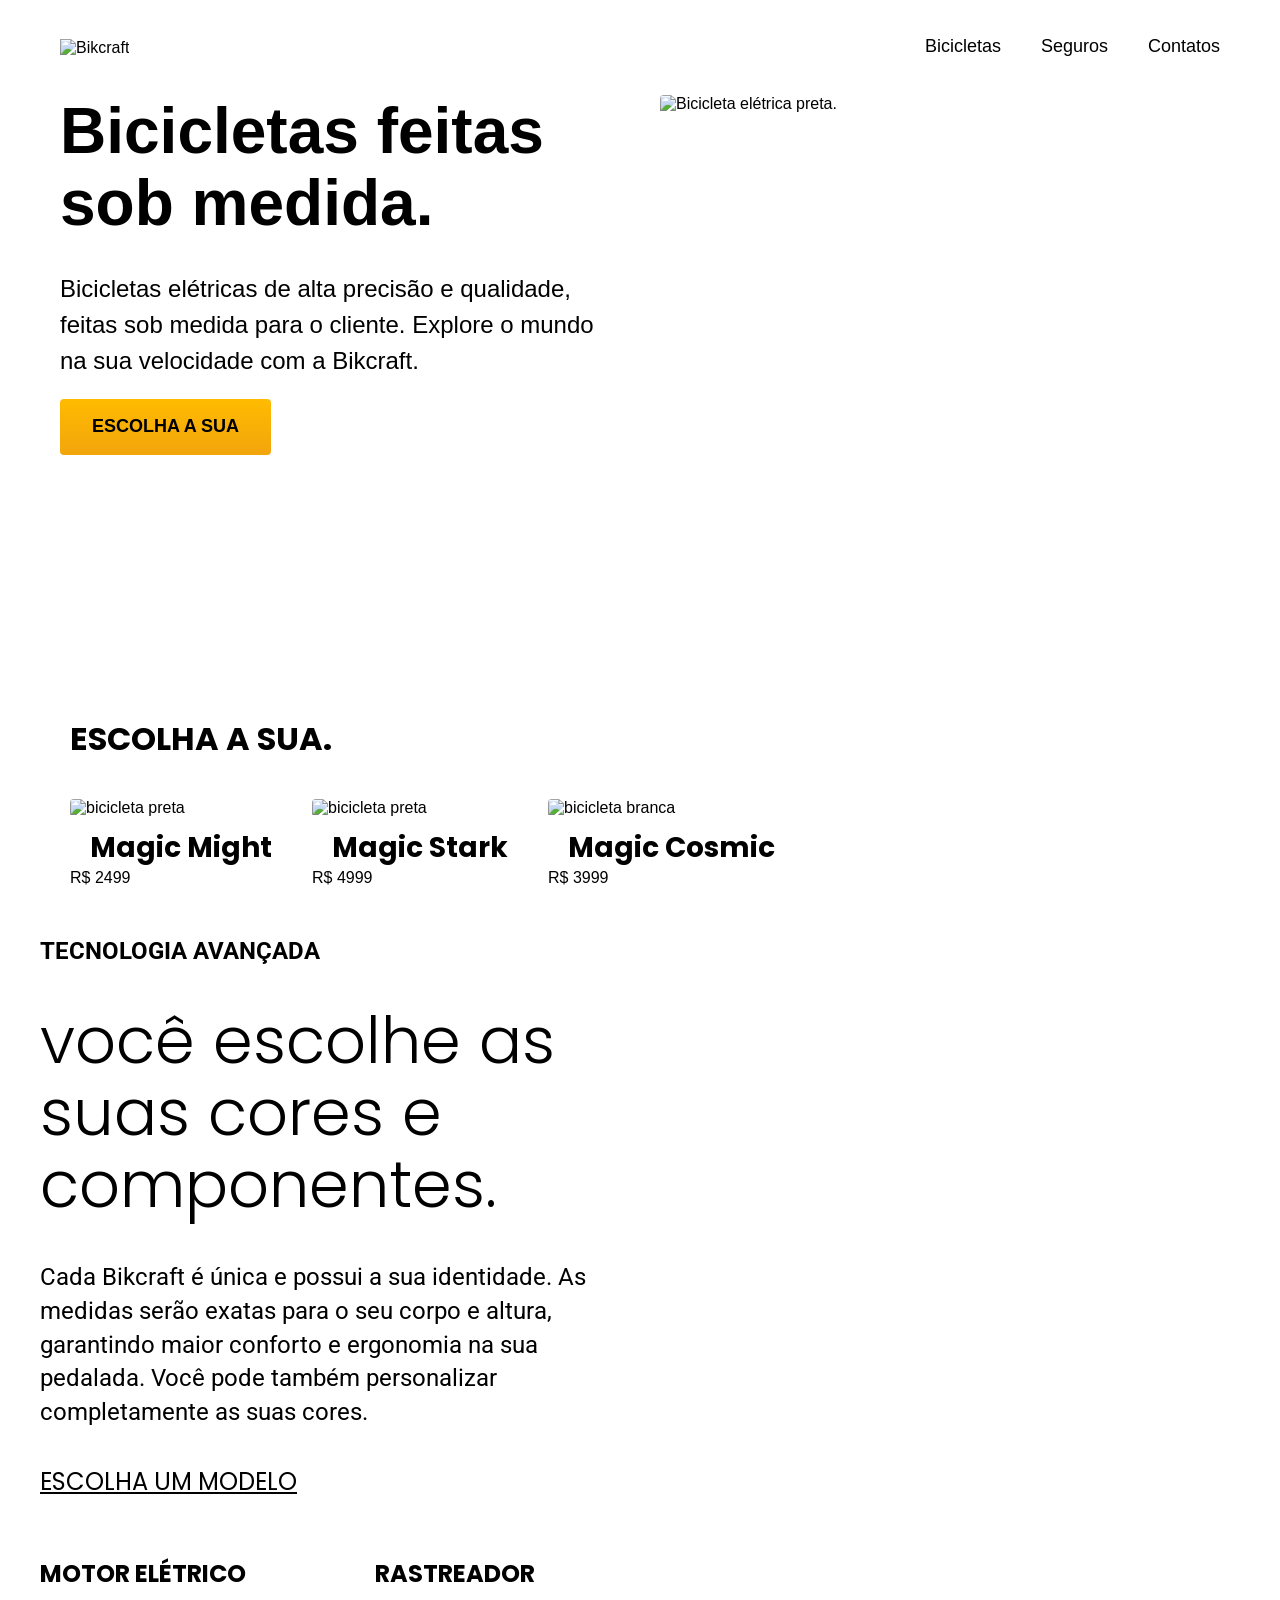
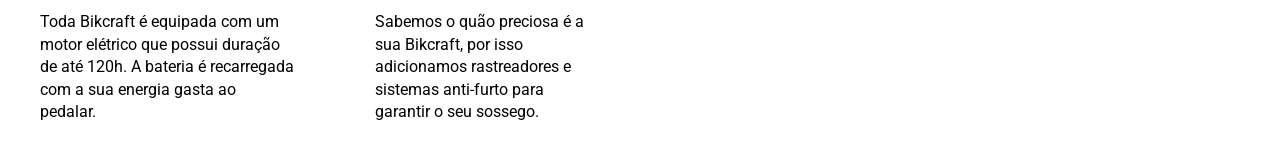
==== index.html @ e57a95eb "adicionando conteúdo a home" ====
<!DOCTYPE html>
<html lang="pt-br">
<head>
  <meta charset="UTF-8">
  <meta name="viewport" content="width=device-width, initial-scale=1.0">
  <link rel="stylesheet" href="./style.css">
  <link rel="preconnect" href="https://fonts.googleapis.com">
<link rel="preconnect" href="https://fonts.gstatic.com" crossorigin>
<link href="https://fonts.googleapis.com/css2?family=Poppins:ital,wght@0,100;0,200;0,300;0,400;0,500;0,600;0,700;0,800;0,900;1,100;1,200;1,300;1,400;1,500;1,600;1,700;1,800;1,900&family=Roboto:ital,wght@0,100..900;1,100..900&display=swap" rel="stylesheet">
  <title>Bikcraft - Bicicletas Elétricas</title>
</head>
<body>
    <header class="header-bg">
      <div class="header">
        <a href="./"><img src="./img/bikcraft.svg" alt="Bikcraft"></a>
        <nav aria-label="primaria">
          <ul class="header-menu">
              <li><a href="./bicicletas.html">Bicicletas</a></li>
              <li><a href="./seguros.html">Seguros</a></li>
              <li><a href="./contatos.html">Contatos</a></li>
          </ul>
        
        </nav>
      </div>
    </header>

    <main class="introducao-bg">
      <div class="introducao">
        <div class="introducao-conteudo">
          <h1>Bicicletas feitas sob medida<span>.</span></h1>
          <p>Bicicletas elétricas de alta precisão e qualidade,  feitas sob medida para o cliente. Explore o mundo na sua velocidade com a Bikcraft.</p>
          <a href="bicicletas.html">Escolha a sua</a>
        </div>
        <div>
          <img src="./img/fotos/introducao.jpg" alt="Bicicleta elétrica preta."></div>
      </div>
    </main>

    <section class="container">
      <h2>escolha a sua<span>.</span></h2>
      <div class="bicicletas">
        <div class="bicicletas-items">
          <a href="./">
            <img src="img/bicicleta/nimbus1.jpg" alt="bicicleta preta">
            <h3>Magic Might</h3>
            <span class="preco">R$ 2499</span>
          </a>
        </div>
        <div class="bicicletas-items">
          <a href="./">
            <img src="img/bicicleta/nimbus2.jpg" alt="bicicleta preta">
            <h3>Magic Stark</h3>
            <span class="preco">R$ 4999</span>
          </a>
        </div>
        <div class="bicicletas-items">
          <a href="./">
            <img src="img/bicicleta/nimbus3.jpg" alt="bicicleta branca">
            <h3>Magic Cosmic</h3>
            <span class="preco">R$ 3999</span>
          </a>
        </div>
      </div>
    </section>

    <section class="diferencial-bg">
      <div class="diferencial-tec">
        <h2>Tecnologia Avançada</h2>
        <h1>você escolhe as suas cores e componentes<span>.</span></h1>
        <p>Cada Bikcraft é única e possui a sua identidade. As medidas serão exatas para o seu corpo e altura, garantindo maior conforto e ergonomia na sua pedalada. Você pode também personalizar completamente as suas cores.</p>
        <a href="./index.html">ESCOLHA UM MODELO</a>

        <div class="caracteristicas">
          <div>
            <h2>Motor Elétrico</h2>
            <p>Toda Bikcraft é equipada com um motor elétrico que possui duração de até 120h. A bateria é recarregada com a sua energia gasta ao pedalar.</p>
          </div>
          <div>
            <h2>Rastreador</h2>
            <p>Sabemos o quão preciosa é a sua Bikcraft, por isso adicionamos rastreadores e sistemas anti-furto para garantir o seu sossego.</p>
          </div>
        </div>
        <img src="./img/fotos/tecnologia.jpg" alt="">
      </div>
    </section>
</body>
</html>
---- style.css ----
@import url('cor.css');
@import url('bicicletas.css');
@import url('diferencial.css');

body {
  margin: 0px;
  font-family: arial,Arial, Helvetica, sans-serif ;
}

h1, ul, p {
  margin: 0px;
}

ul {
  padding: 0px;
  list-style: none;
}

a {
  text-decoration: none;
  color: inherit;
}

img {
  max-width: 100%;
  display: block;
}

.header-bg {
  background-color: var(--c12);
}

.header {
  display: flex;
  flex-wrap: wrap;
  justify-content: space-between;
  align-items: center;
  padding: 20px;
  box-sizing: border-box;
  max-width: 1200px;
  margin-left: auto;
  margin-right: auto;
}

.header-menu {
  display: flex;
  gap: 40px;
}

.header-menu a {
  border-bottom: 2px solid transparent;
  color: var(--c0);
  display: inline-block;
  padding: 16px 0px;
  font-size: 18px;
}

.header-menu a:hover {
  border-bottom: 2px solid var(--c0);
  transition: border-bottom 0.4s ease;
}

@media (max-width: 800px){
  .header-menu {
    gap: 20px;
    padding-top: 20px;
  }
  .header-menu a {
    background: var(--c11);
    padding: 12px;
    border-radius: 4px;
  }
}

.introducao-bg {
  background: var(--c12);
  color: var(--c0);
  box-shadow: inset 0 -120px var(--c0);
}

.introducao {
  display: grid;
  grid-template-columns: 1fr 1fr;
  gap: 0px 40px;
  box-sizing: border-box;
  max-width: 1200px;
  padding-left: 20px;
  padding-right: 20px;
  margin-left: auto;
  margin-right: auto;
}

.introducao-conteudo {
  align-self: end;
  padding-bottom: 200px;
}

.introducao img {
  height: 100%;
  object-fit: cover;
  border-radius: 4px;
}

.introducao h1 {
  margin-bottom: 32px;
  font-size: 64px;
  line-height: 1.125;
}

.introducao h1 span {
  color: var(--p1);
  margin: 0px;
}

.introducao p {
  margin-bottom: 20px;
  font-size: 24px;
  line-height: 1.5;
  color: var(--c5);
}

.introducao a {
  padding: 16px 32px;
  display: inline-block;
  background: linear-gradient(#ffbb00, #f2a50c);
  border-radius: 4px;
  text-transform: uppercase;
  color: var(--p5);
  font-size: 18px;
  line-height: 1.33;
  font-weight: bold;
}

 .introducao a:hover {
  background: linear-gradient(#ffb60d, #e59317);
 }

 @media (max-width: 1200px) {
  .introducao h1 {
    font-size: 48px;
  }
  .introducao p {
    font-size: 18px;
  }
 }

  @media (max-width: 800px) {
    .introducao-bg {
      background: var(--c11);
      padding-top: 40px;
      box-shadow: inset 0 -60px var(--c0);
    }
    .introducao {
      grid-template-columns: 1fr;
      gap: 32px;
    }
    .introducao-conteudo {
      padding-bottom: 0px;
    }
  .introducao h1 {
    font-size: 32px;
    margin-bottom: 16px;
  }
  .introducao img {
    height: 300px;
    width: 100%;
  }
 }

 @media (max-width: 600px) {
  .introducao a {
    padding: 12px 16px;
    font-size: 16px;
  }
 }
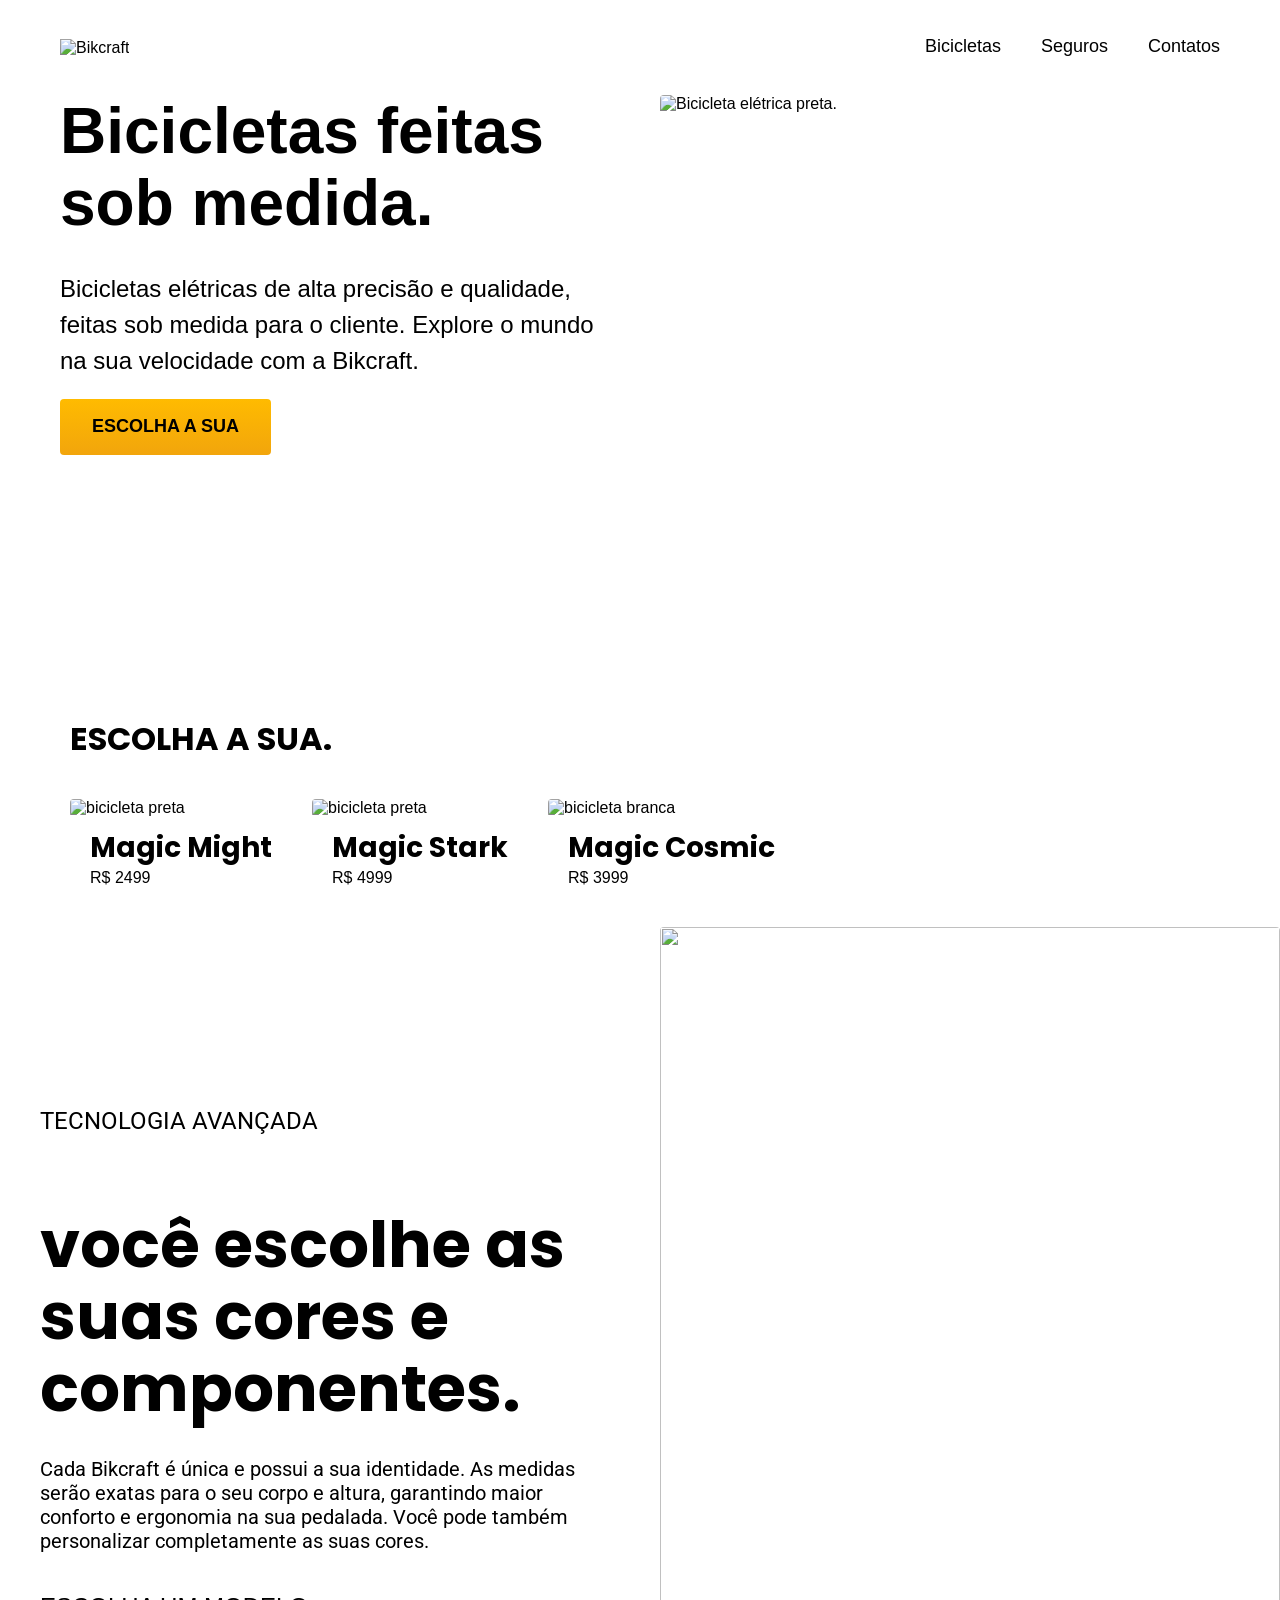
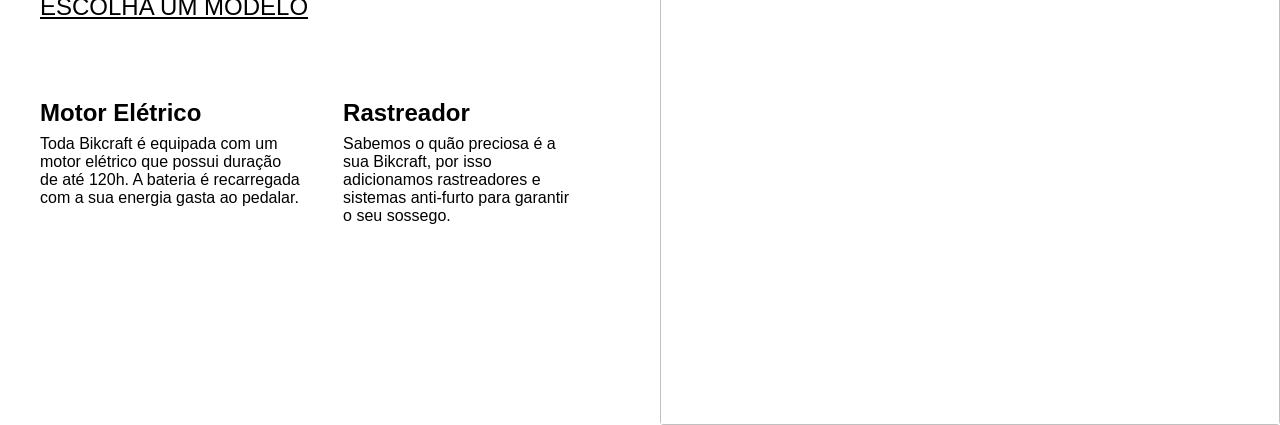
==== commit 2023d1ba: "foi feito a parte de tecnologia" ====
--- a/index.html
+++ b/index.html
@@ -63,25 +63,30 @@
       </div>
     </section>
 
-    <section class="diferencial-bg">
-      <div class="diferencial-tec">
-        <h2>Tecnologia Avançada</h2>
-        <h1>você escolhe as suas cores e componentes<span>.</span></h1>
+     <article class="tecnologia-bg">
+    <div class="tecnologia">
+      <div class="tecnologia-conteudo">
+        <span>Tecnologia Avançada</span>
+        <h2>você escolhe as suas cores e componentes<span>.</span></h2>
         <p>Cada Bikcraft é única e possui a sua identidade. As medidas serão exatas para o seu corpo e altura, garantindo maior conforto e ergonomia na sua pedalada. Você pode também personalizar completamente as suas cores.</p>
-        <a href="./index.html">ESCOLHA UM MODELO</a>
-
-        <div class="caracteristicas">
+        <a href="./bicicletas.html">Escolha um modelo</a>
+        <div class="tecnologia-vantagens">
           <div>
-            <h2>Motor Elétrico</h2>
+            <img src="./img/icones/eletrica.svg" alt="">
+            <h3>Motor Elétrico</h3>
             <p>Toda Bikcraft é equipada com um motor elétrico que possui duração de até 120h. A bateria é recarregada com a sua energia gasta ao pedalar.</p>
           </div>
           <div>
-            <h2>Rastreador</h2>
+            <img src="./img/icones/rastreador.svg" alt="">
+            <h3>Rastreador</h3>
             <p>Sabemos o quão preciosa é a sua Bikcraft, por isso adicionamos rastreadores e sistemas anti-furto para garantir o seu sossego.</p>
           </div>
         </div>
+      </div>
+      <div class="tecnologia-imagem">
         <img src="./img/fotos/tecnologia.jpg" alt="">
       </div>
-    </section>
+    </div>
+  </article>
 </body>
 </html>
--- a/style.css
+++ b/style.css
@@ -1,6 +1,6 @@
 @import url('cor.css');
 @import url('bicicletas.css');
-@import url('diferencial.css');
+@import url('tecnologia.css');
 
 body {
   margin: 0px;
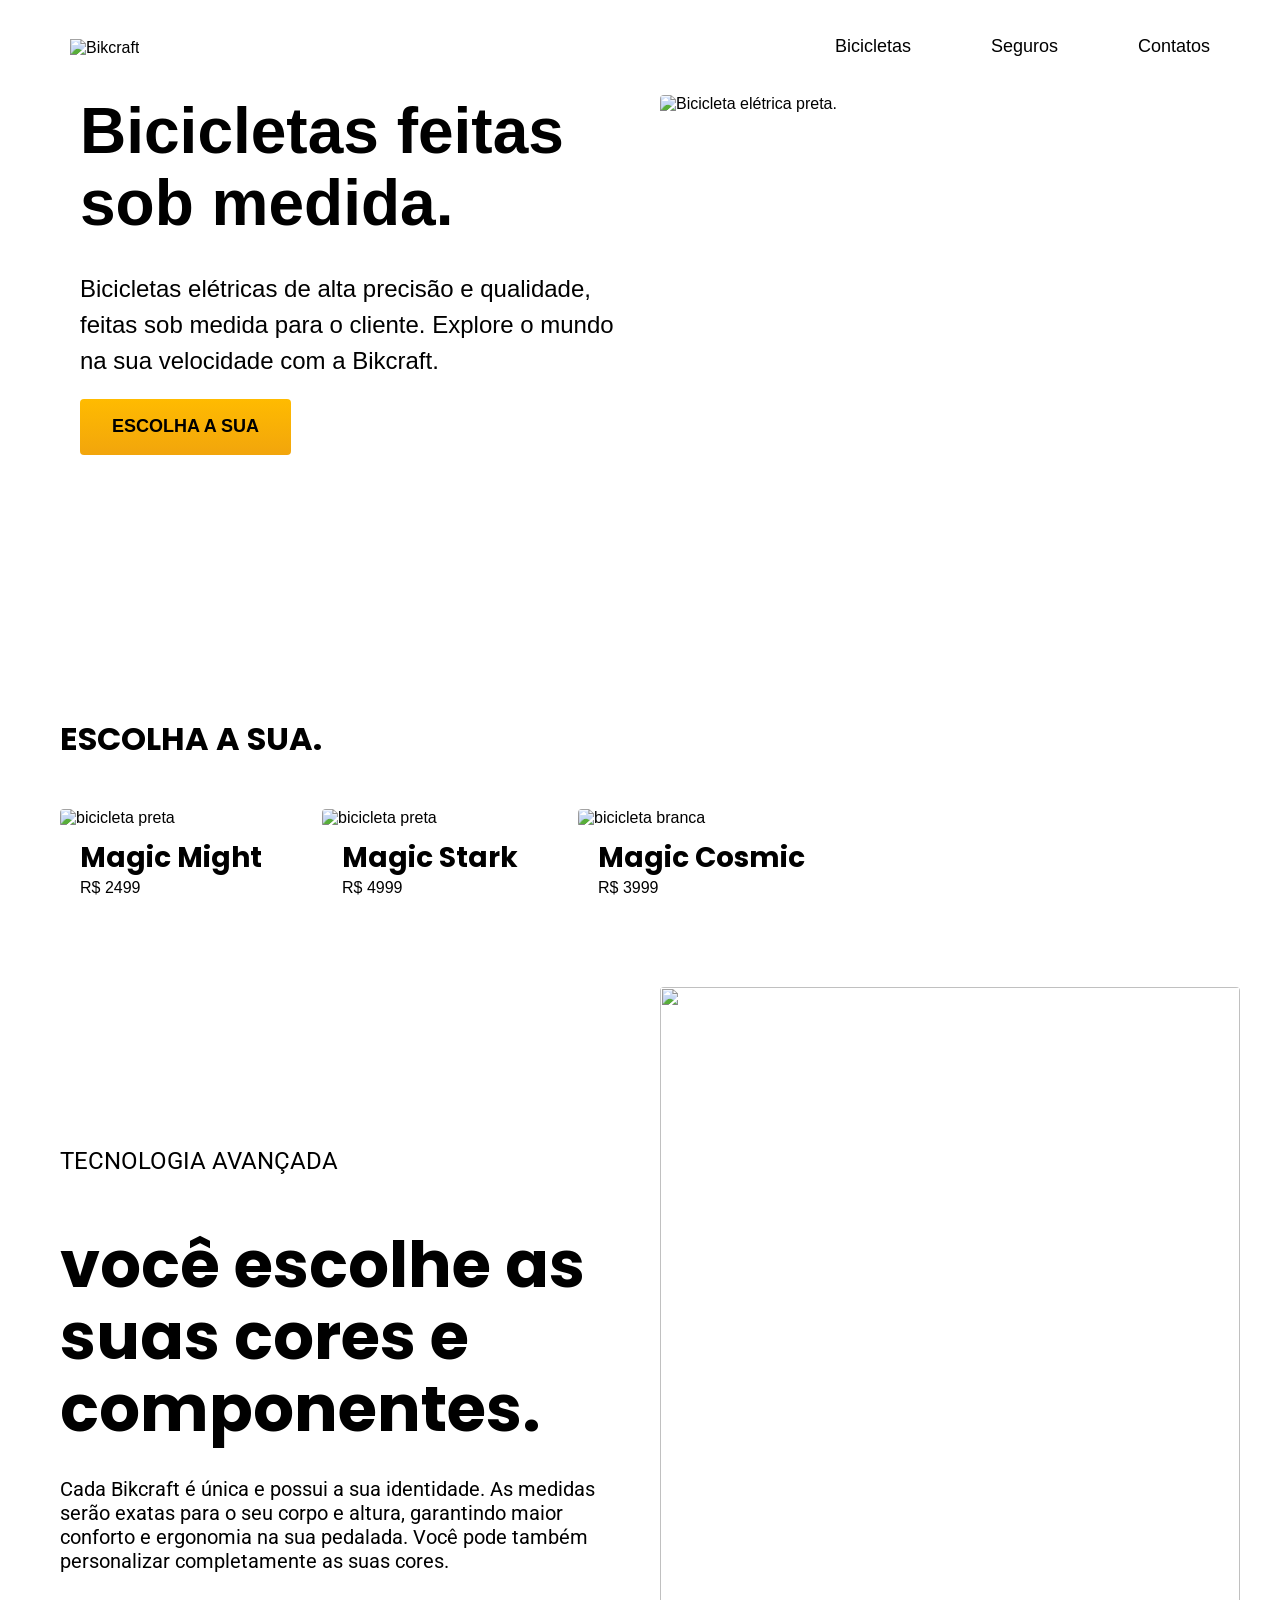
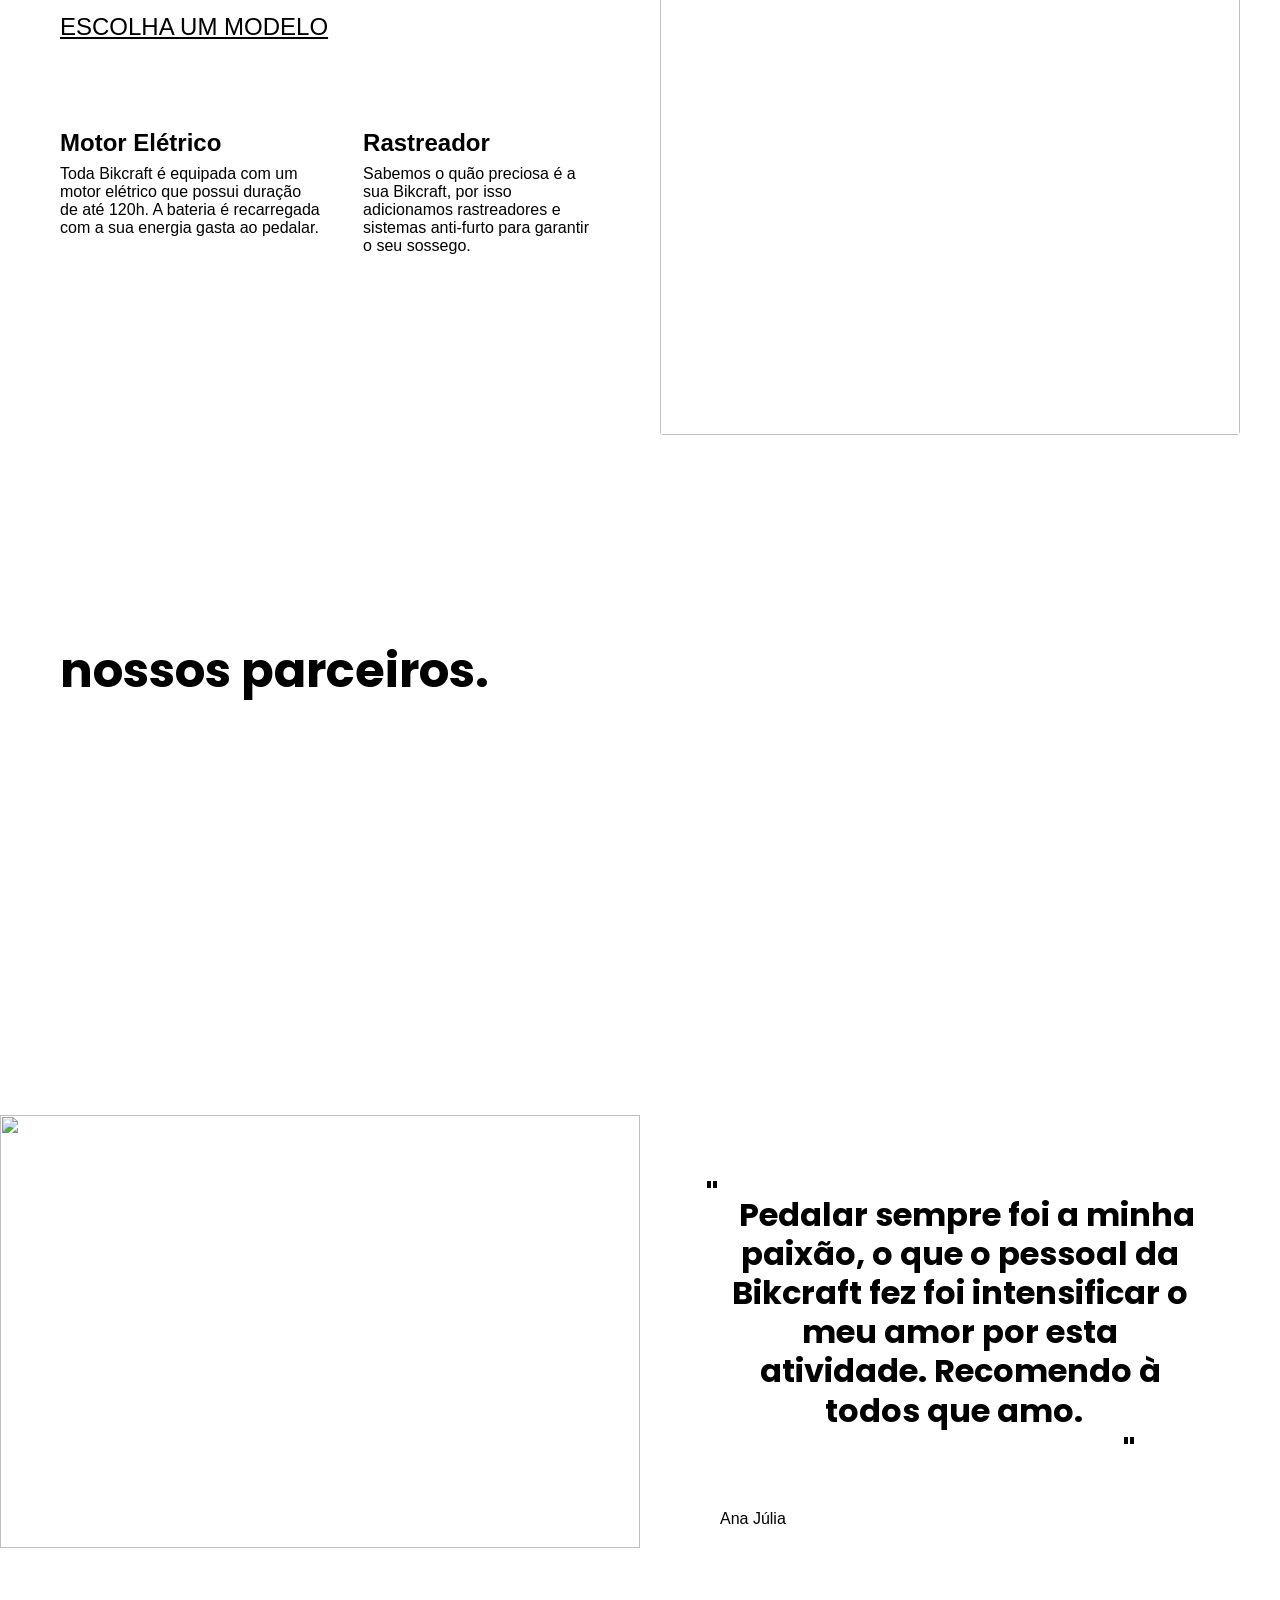
==== commit bc2a1d1d: "parte de depoimentos criadas" ====
--- a/index.html
+++ b/index.html
@@ -3,7 +3,7 @@
 <head>
   <meta charset="UTF-8">
   <meta name="viewport" content="width=device-width, initial-scale=1.0">
-  <link rel="stylesheet" href="./style.css">
+  <link rel="stylesheet" href="./css/style.css">
   <link rel="preconnect" href="https://fonts.googleapis.com">
 <link rel="preconnect" href="https://fonts.gstatic.com" crossorigin>
 <link href="https://fonts.googleapis.com/css2?family=Poppins:ital,wght@0,100;0,200;0,300;0,400;0,500;0,600;0,700;0,800;0,900;1,100;1,200;1,300;1,400;1,500;1,600;1,700;1,800;1,900&family=Roboto:ital,wght@0,100..900;1,100..900&display=swap" rel="stylesheet">
@@ -63,7 +63,7 @@
       </div>
     </section>
 
-     <article class="tecnologia-bg">
+    <article class="tecnologia-bg">
     <div class="tecnologia">
       <div class="tecnologia-conteudo">
         <span>Tecnologia Avançada</span>
@@ -87,6 +87,39 @@
         <img src="./img/fotos/tecnologia.jpg" alt="">
       </div>
     </div>
-  </article>
+    </article>
+
+    <article class="parceiros-bg">
+      <h2>nossos parceiros<span>.</span></h2>
+      
+        <div class="parceiros">
+          <img src="./img/parceiros/caravan.svg" alt="">
+          <img src="./img/parceiros/ranek.svg" alt="">
+          <img src="./img/parceiros/handel.svg" alt="">
+          <img src="./img/parceiros/dogs.svg" alt="">
+        </div>
+        <div class="parceiros">
+          <img src="./img/parceiros/lescone.svg" alt="">
+          <img src="./img/parceiros/flexblog.svg" alt="">
+          <img src="./img/parceiros/wildbeast.svg" alt="">
+          <img src="./img/parceiros/surfbot.svg" alt="">
+        </div>
+      
+    </article>
+
+    <section class="depoimentos-bg">
+      <div class="depoimentos">
+        <div class="depoimentos-img">
+          <img src="./img/fotos/depoimento.jpg" alt="">
+        </div>
+        <div class="depoimentos-texto">
+          <h3>Pedalar sempre foi a minha paixão, o que o pessoal da Bikcraft fez foi intensificar o meu amor por esta atividade. Recomendo à todos que amo.</h3>
+          <span>Ana Júlia</span>
+        </div>
+      </div>
+    </section>
+    
+    <section class="seguros-bg">
+    </section>
 </body>
 </html>
--- a/css/style.css
+++ b/css/style.css
@@ -0,0 +1,206 @@
+@import url('cor.css');
+@import url('bicicletas.css');
+@import url('tecnologia.css');
+@import url('parceiros.css');
+@import url('depoimentos.css');
+
+body {
+  margin: 0px;
+  font-family: arial,Arial, Helvetica, sans-serif ;
+}
+
+h1, ul, p {
+  margin: 0px;
+}
+
+ul {
+  padding: 0px;
+  list-style: none;
+}
+
+a {
+  text-decoration: none;
+  color: inherit;
+}
+
+img {
+  max-width: 100%;
+  display: block;
+}
+
+.header-bg {
+  background-color: var(--c12);
+  max-width: 1600px;
+}
+
+.header {
+  display: flex;
+  flex-wrap: wrap;
+  justify-content: space-between;
+  align-items: center;
+  padding: 20px;
+  box-sizing: border-box;
+  max-width: 1600px;
+  margin-left: auto;
+  margin-right: auto;
+}
+
+.header img {
+  margin-left: 30px;
+}
+
+.header a {
+  display: inline-block;
+  padding-left: 20px;
+}
+
+.header-menu {
+  display: flex;
+  gap: 40px;
+  margin-right: 30px;
+}
+
+.header-menu a {
+  border-bottom: 2px solid transparent;
+  color: var(--c0);
+  display: inline-block;
+  padding: 16px 20px;
+  font-size: 18px;
+}
+
+.header-menu a:hover {
+  border-bottom: 2px solid var(--c0);
+  transition: border-bottom 0.4s ease;
+}
+
+@media (max-width: 800px){
+  .header-menu {
+    gap: 20px;
+    padding-top: 20px;
+  }
+  .header-menu a {
+    background: var(--c11);
+    padding: 10px;
+    border-radius: 4px;
+  }
+}
+
+.introducao-bg {
+  background: var(--c12);
+  color: var(--c0);
+  box-shadow: inset 0 -120px var(--c0);
+}
+
+.introducao {
+  display: grid;
+  grid-template-columns: 1fr 1fr;
+  gap: 0px 40px;
+  box-sizing: border-box;
+  max-width: 1200px;
+  padding-left: 40px;
+  padding-right: 40px;
+  margin-left: auto;
+  margin-right: auto;
+}
+
+.introducao-conteudo {
+  align-self: end;
+  padding-bottom: 200px;
+}
+
+.introducao img {
+  height: 100%;
+  object-fit: cover;
+  border-radius: 4px;
+}
+
+.introducao h1 {
+  margin-bottom: 32px;
+  font-size: 64px;
+  line-height: 1.125;
+}
+
+.introducao h1 span {
+  color: var(--p1);
+  margin: 0px;
+}
+
+.introducao p {
+  margin-bottom: 20px;
+  font-size: 24px;
+  line-height: 1.5;
+  color: var(--c5);
+}
+
+.introducao a {
+  padding: 16px 32px;
+  display: inline-block;
+  background: linear-gradient(#ffbb00, #f2a50c);
+  border-radius: 4px;
+  text-transform: uppercase;
+  color: var(--p5);
+  font-size: 18px;
+  line-height: 1.33;
+  font-weight: bold;
+}
+
+ .introducao a:hover {
+  background: linear-gradient(#ffb60d, #e59317);
+ }
+
+ @media (max-width: 1200px) {
+  .introducao h1 {
+    font-size: 48px;
+  }
+  .introducao p {
+    font-size: 18px;
+  }
+ }
+
+  @media (max-width: 800px) {
+    .header img {
+      margin-left: 10px;
+    }
+    .header {
+      padding: 10px;
+      margin-left: 10px;
+    }
+    .header-menu {
+      gap: 0px;
+    }
+    .header-menu a {
+      margin-left: 20px;
+      margin-bottom: 10px;
+    }
+    .introducao-bg {
+      background: var(--c11);
+      padding-top: 40px;
+      box-shadow: inset 0 -60px var(--c0);
+    }
+    .introducao {
+      grid-template-columns: 1fr;
+      gap: 32px;
+    }
+    .introducao-conteudo {
+      padding-bottom: 0px;
+    }
+  .introducao h1 {
+    font-size: 32px;
+    margin-bottom: 16px;
+  }
+  .introducao img {
+    height: 300px;
+    width: 100%;
+  }
+ }
+
+ @media (max-width: 600px) {
+  .header a {
+    padding-left: 10px;
+    font-size: 16px;
+  }
+  .introducao a {
+    padding: 12px 16px;
+    font-size: 16px;
+  }
+ }
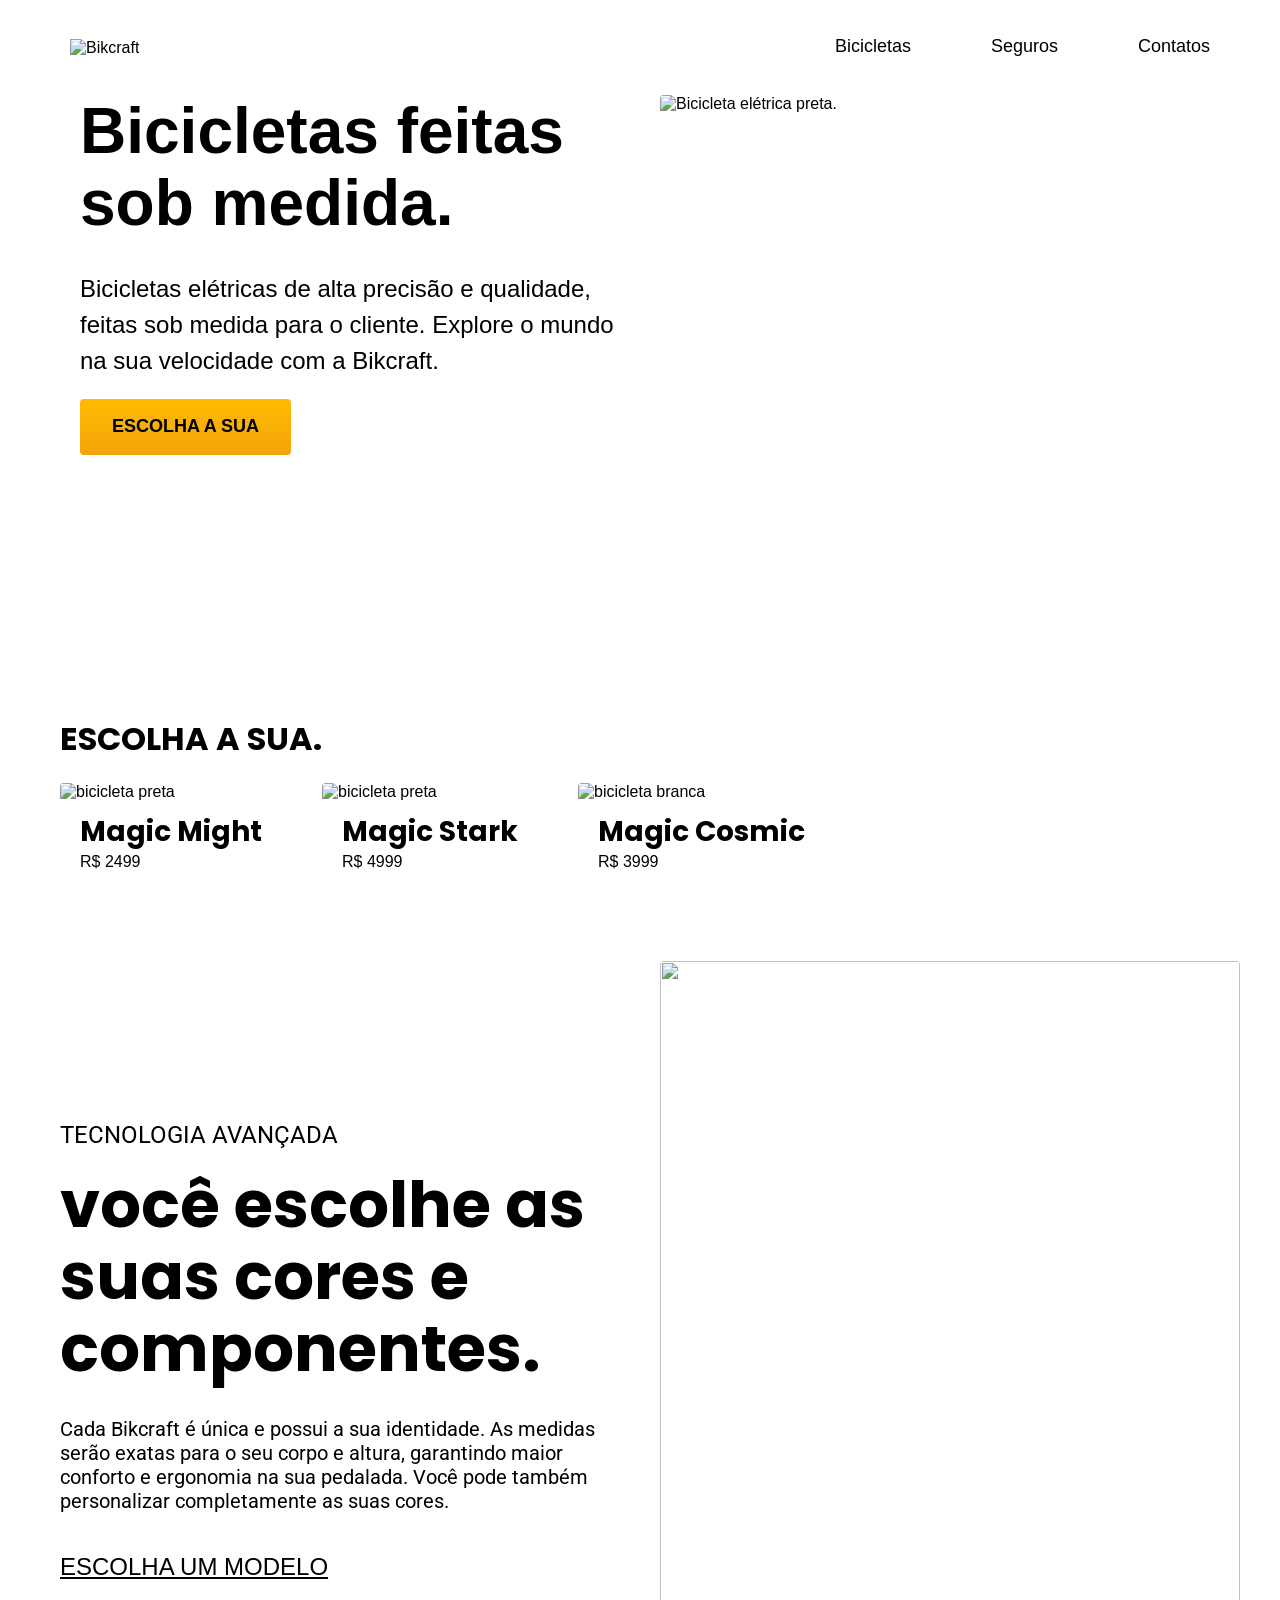
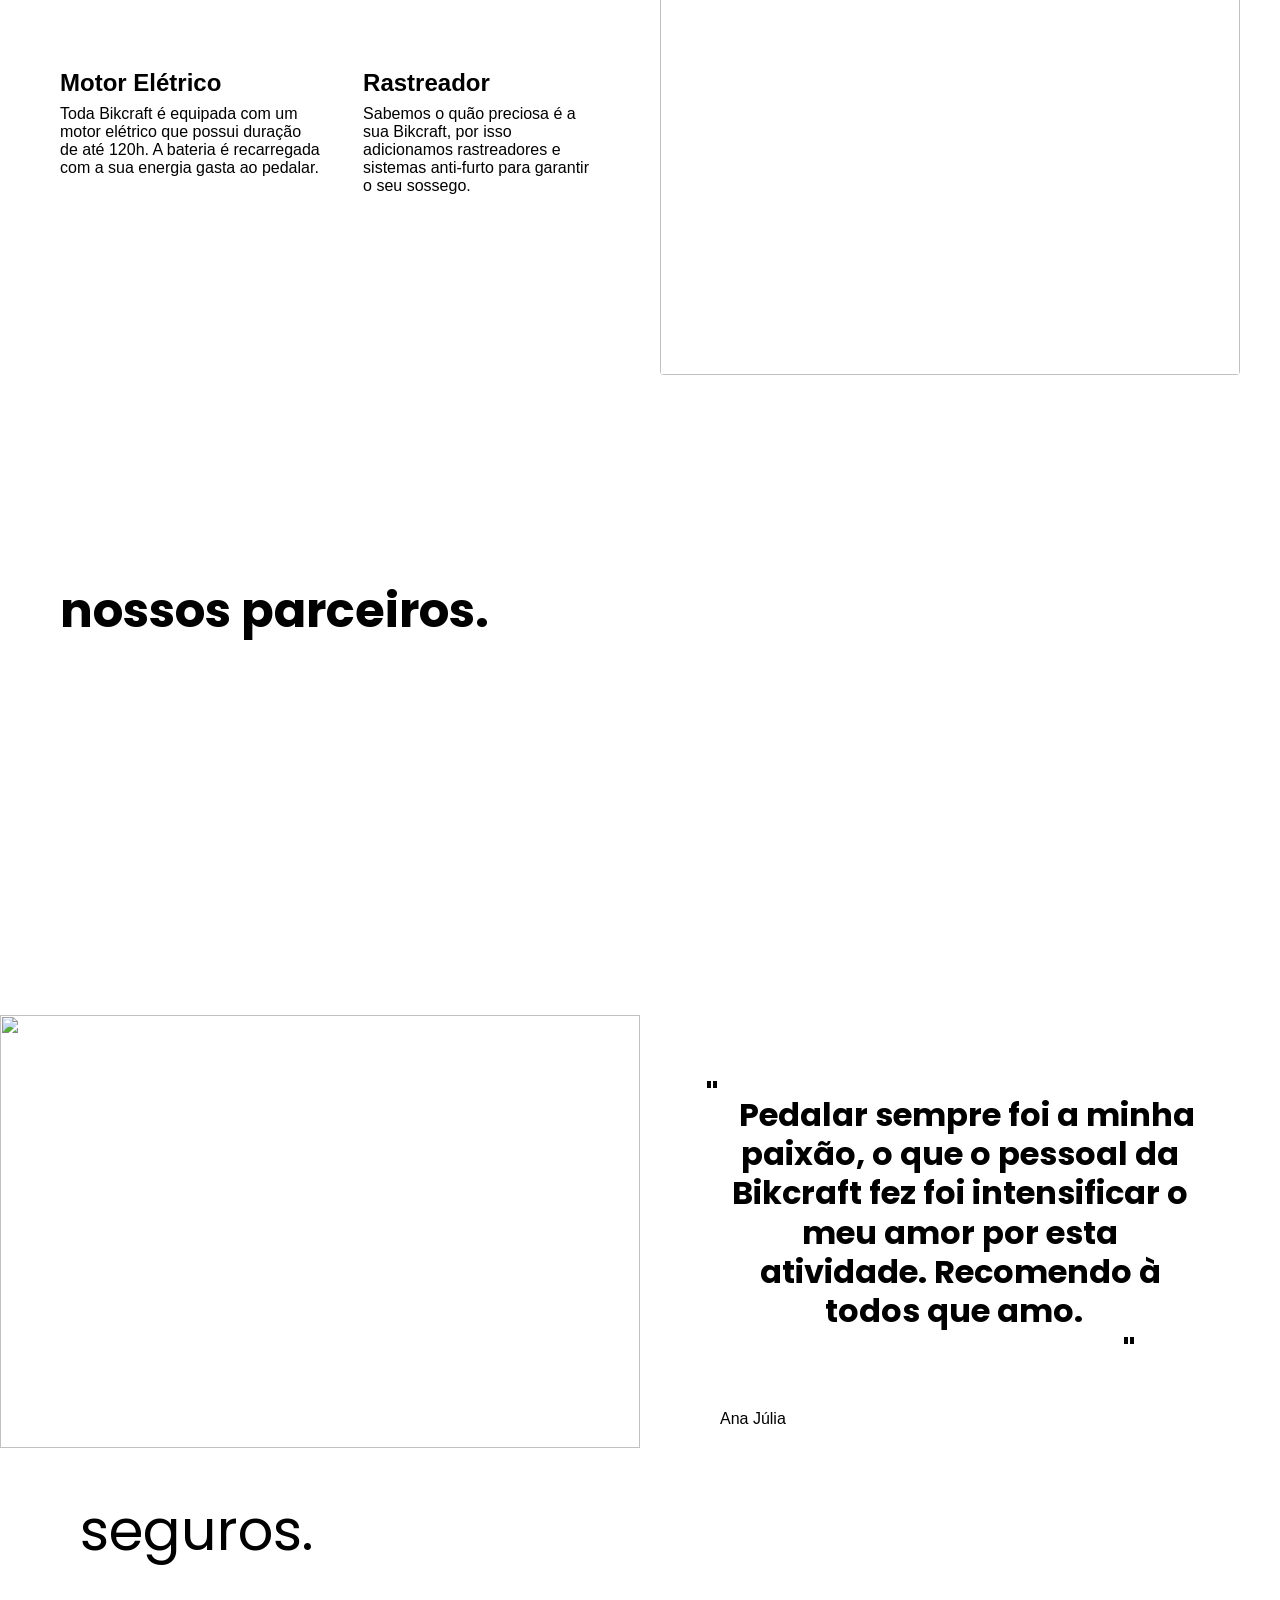
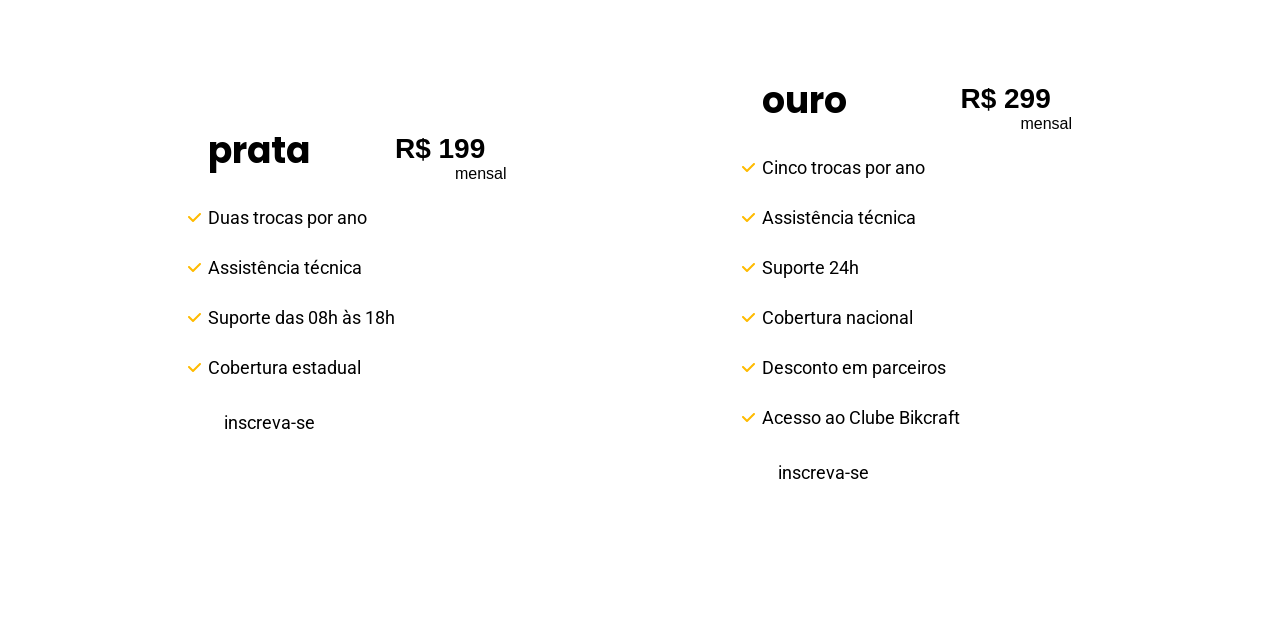
==== commit 72b1f36b: "criação da seção de seguros." ====
--- a/index.html
+++ b/index.html
@@ -120,6 +120,44 @@
     </section>
     
     <section class="seguros-bg">
+      <h2>seguros<span>.</span></h2>
+      <div class="seguros">
+        <div class="seguros-prata">
+          <div class="seguro-lista">
+            <h3>prata</h3>
+            <ul>
+              <li><img src="./img/dec/lista.svg" alt="">Duas trocas por ano</li>
+              <li><img src="./img/dec/lista.svg" alt="">Assistência técnica</li>
+              <li><img src="./img/dec/lista.svg" alt="">Suporte das 08h às 18h</li>
+              <li><img src="./img/dec/lista.svg" alt="">Cobertura estadual</li>
+            </ul>
+            <a href="index.html">inscreva-se</a>
+          </div>
+          <div class="preco">
+              <h3>R$ 199</h3>
+              <span>mensal</span>
+          </div>
+        </div>
+        
+        <div  class="seguros-ouro">
+          <div class="seguro-lista">
+            <h3>ouro</h3>
+            <ul>
+              <li><img src="./img/dec/lista.svg" alt="">Cinco trocas por ano</li>
+              <li><img src="./img/dec/lista.svg" alt="">Assistência técnica</li>
+              <li><img src="./img/dec/lista.svg" alt="">Suporte 24h</li>
+              <li><img src="./img/dec/lista.svg" alt="">Cobertura nacional</li>
+              <li><img src="./img/dec/lista.svg" alt="">Desconto em parceiros</li>
+              <li><img src="./img/dec/lista.svg" alt="">Acesso ao Clube Bikcraft</li>
+            </ul>
+              <a href="index.html">inscreva-se</a>
+          </div>
+          <div  class="preco">
+            <h3>R$ 299</h3>
+            <span>mensal</span>
+          </div>
+                </div>
+        </div>
     </section>
 </body>
 </html>
--- a/css/style.css
+++ b/css/style.css
@@ -3,6 +3,7 @@
 @import url('tecnologia.css');
 @import url('parceiros.css');
 @import url('depoimentos.css');
+@import url('seguros.css');
 
 body {
   margin: 0px;
